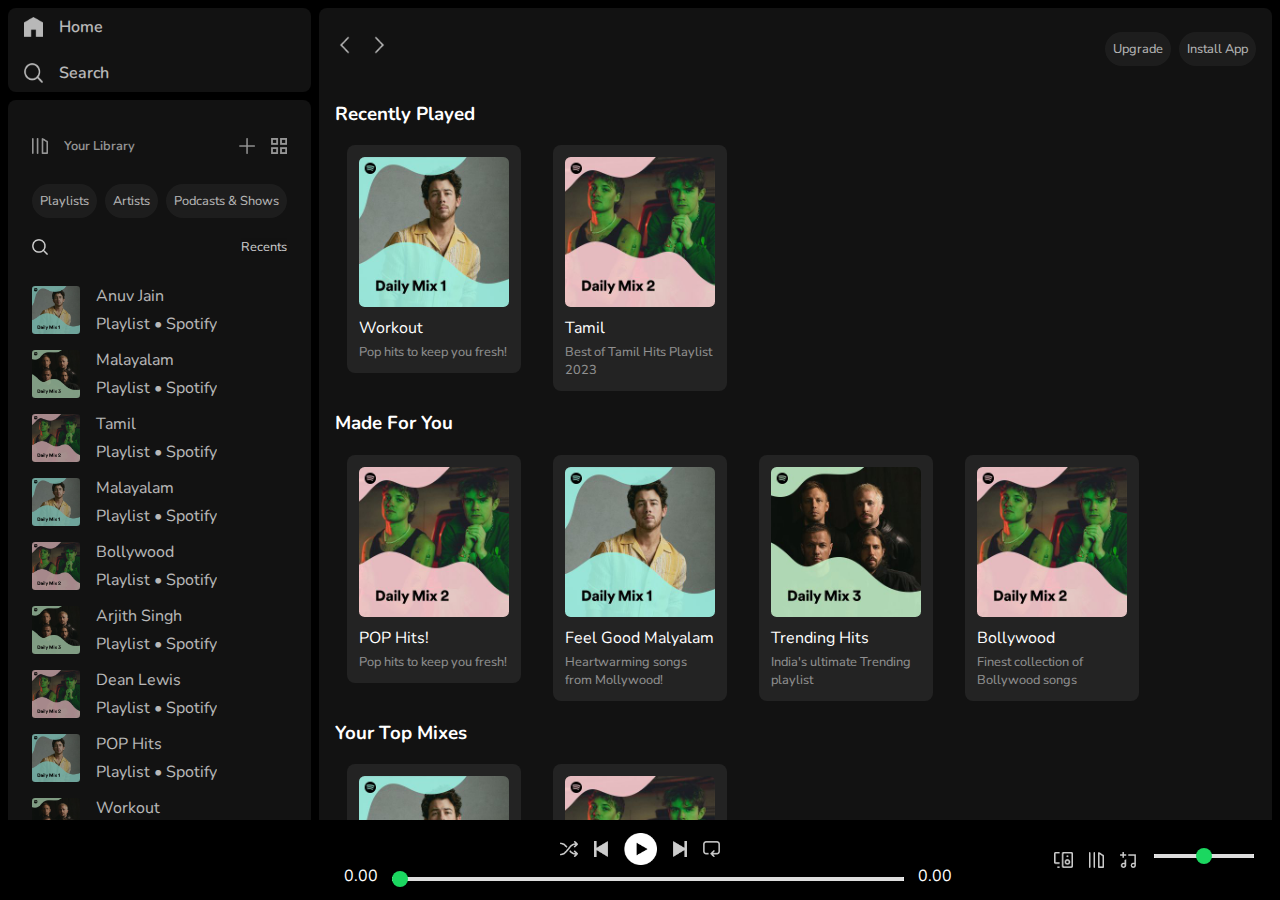
==== spotifyclone/starting my html journey.html @ 710b5acb "Add files via upload" ====
<!DOCTYPE html>
<html lang="en">
<head>
    <meta charset="UTF-8">
    <meta http-equiv="X-UA-Compatible" content="IE=edge">
    <meta name="viewport" content="width=device-width, initial-scale=1.0">
    <title>Spotify - Web Player: Music for everyone</title>
    <meta name="description" content="Spotify using html and css">
    <link rel="stylesheet" href="styles.css">
    <link rel="icon" type="image/x-icon" href="assets/logo.png">
    
    <link rel="preconnect" href="https://fonts.googleapis.com">
    <link rel="preconnect" href="https://fonts.gstatic.com" crossorigin>
    <link href="https://fonts.googleapis.com/css2?family=Nunito:wght@300;400;700&display=swap" rel="stylesheet">
    
</head>
<body>
    <div class="container">
        <div class="sidebar">
            <div class="top-icons">
                <div class="link-flex">
                    <img src="assets/home.png" alt="Home">
                    <a href="#">Home</a>
                </div>
                <div class="link-flex">
                    <img src="assets/search.png" alt="Search">
                    <a href="#">Search</a>
                </div>
            </div>
            <div class="library">
                <div class="flex-top">
                    <div class="link-flex">
                        <img src="assets/playlist.png" alt="Library">
                        <p>Your Library</p>
                    </div>
                    <div class="link-flex">
                        <img src="assets/plus.png" >
                        <img src="assets/boxes.png">
                    </div>
                </div>
                <div class="link-flex" style="gap: 0.5rem">
                    <div class="chip">Playlists</div>
                    <div class="chip">Artists</div>
                    <div class="chip">Podcasts & Shows</div>
                </div>
                <div class="flex-top">
                    <img src="assets/search.png">
                    <p>Recents</p>
                </div>
                <div class="albums">
                    <div class="link-flex album-flex">
                        <img src="assets/mix1.jpeg" class="album-cover">
                        <div class="col-flex">
                            <p class="album-name">Anuv Jain</p>
                            <p>Playlist &#x2022; Spotify</p>
                        </div>
                    </div>
                    <div class="link-flex album-flex">
                        <img src="assets/mix3.jpeg" class="album-cover">
                        <div class="col-flex">
                            <p class="album-name">Malayalam</p>
                            <p>Playlist &#x2022; Spotify</p>
                        </div>
                    </div>
                    <div class="link-flex album-flex">
                        <img src="assets/mix2.jpeg" class="album-cover">
                        <div class="col-flex">
                            <p class="album-name">Tamil</p>
                            <p>Playlist &#x2022; Spotify</p>
                        </div>
                    </div>
                    <div class="link-flex album-flex">
                        <img src="assets/mix1.jpeg" class="album-cover">
                        <div class="col-flex">
                            <p class="album-name">Malayalam</p>
                            <p>Playlist &#x2022; Spotify</p>
                        </div>
                    </div>
                    <div class="link-flex album-flex">
                        <img src="assets/mix2.jpeg" class="album-cover">
                        <div class="col-flex">
                            <p class="album-name">Bollywood</p>
                            <p>Playlist &#x2022; Spotify</p>
                        </div>
                    </div>
                    <div class="link-flex album-flex">
                        <img src="assets/mix3.jpeg" class="album-cover">
                        <div class="col-flex">
                            <p class="album-name">Arjith Singh</p>
                            <p>Playlist &#x2022; Spotify</p>
                        </div>
                    </div>
                    <div class="link-flex album-flex">
                        <img src="assets/mix2.jpeg" class="album-cover">
                        <div class="col-flex">
                            <p class="album-name">Dean Lewis</p>
                            <p>Playlist &#x2022; Spotify</p>
                        </div>
                    </div>
                    <div class="link-flex album-flex">
                        <img src="assets/mix1.jpeg" class="album-cover">
                        <div class="col-flex">
                            <p class="album-name">POP Hits</p>
                            <p>Playlist &#x2022; Spotify</p>
                        </div>
                    </div>
                    <div class="link-flex album-flex">
                        <img src="assets/mix3.jpeg" class="album-cover">
                        <div class="col-flex">
                            <p class="album-name">Workout</p>
                            <p>Playlist &#x2022; Spotify</p>
                        </div>
                    </div>
                </div>
            </div>
        </div>
        <div class="main-content">
            <div class="navbar">
                <div class="link-flex">
                    <img src="assets/back_navigation.png">
                    <img src="assets/forward_navigation.png">
                </div>
                <!--Navbar content-->
                <div class="link-flex" style="gap: 0; column-gap: 0.5rem">
                    <div class="chip">Upgrade</div>
                    <div class="chip">Install App</div>
                </div>
            </div>
            <h3>Recently Played</h3>
            <div class="cards-container">
                <div class="card">
                    <img src="assets/mix1.jpeg" class="card-img">
                    <p class="card-name">Workout</p>
                    <p class="card-description">Pop hits to keep you fresh!</p>
                </div>
                <div class="card">
                    <img src="assets/mix2.jpeg" class="card-img">
                    <p class="card-name">Tamil</p>
                    <p class="card-description">Best of Tamil Hits Playlist 2023</p>
                </div>
            </div>
            <h3>Made For You</h3>
            <div class="cards-container">
                <div class="card">
                    <img src="assets/mix2.jpeg" class="card-img">
                    <p class="card-name">POP Hits!</p>
                    <p class="card-description">Pop hits to keep you fresh!</p>
                </div>
                <div class="card">
                    <img src="assets/mix1.jpeg" class="card-img">
                    <p class="card-name">Feel Good Malyalam</p>
                    <p class="card-description">Heartwarming songs from Mollywood!</p>
                </div>
                <div class="card">
                    <img src="assets/mix3.jpeg" class="card-img">
                    <p class="card-name">Trending Hits</p>
                    <p class="card-description">India's ultimate Trending playlist</p>
                </div>
                <div class="card">
                    <img src="assets/mix2.jpeg" class="card-img">
                    <p class="card-name">Bollywood</p>
                    <p class="card-description">Finest collection of Bollywood songs</p>
                </div>
            </div>
            <h3>Your Top Mixes</h3>
            <div class="cards-container">
                <div class="card">
                    <img src="assets/mix1.jpeg" class="card-img">
                    <p class="card-name">Daily Mix1</p>
                    <p class="card-description">Your weekly mix tape of fresh Music</p>
                </div>
                <div class="card">
                    <img src="assets/mix2.jpeg" class="card-img">
                    <p class="card-name">Daily Mix2</p>
                    <p class="card-description">Heartwarming romantic songs</p>
                </div>
            </div>
        </div>
        <div class="player">
            <div class="volume-controls"></div>
            <div class="player-center">
                <div class="player-controls">
                    <img src="assets/shuffle.png" style="height: 1rem; margin-right: 1rem; opacity: 0.8;">
                    <img src="assets/previous_musicbar.png" style="height: 1rem; margin-right: 1rem; opacity: 0.8;">
                    <img src="assets/play_musicbar.png" style="height: 2rem; margin-right: 1rem;">
                    <img src="assets/next_musicbar.png" style="height: 1rem; margin-right: 1rem; opacity: 0.8;">
                    <img src="assets/loop.png" style="height: 1rem; margin-right: 1rem; opacity: 0.8;">
                </div>
                <div class="player-timeline">
                    <span class="current-time">0.00</span>
                    <input type="range" class="timeline-slider" min="0" max="100" step="1" value="0">
                    <span class="total-time">0.00</span>
                </div>
            </div>
            <div class="volume-controls">
                <img src="assets/device.png" style="height: 1rem; margin-right: 1rem; opacity: 0.8;" alt="Volume">
                <img src="assets/playlist.png" style="height: 1rem; margin-right: 1rem; opacity: 0.8;" alt="Settings">
                <img src="assets/music.png" style="height: 1rem; margin-right: 1rem; opacity: 0.8;" alt="Fullscreen">
                <input type="range" class="volume-slider" min="0" max="100" step="1" value="50">
            </div>
        </div>
    </div>
</body>
</html>
---- spotifyclone/styles.css ----
:root{
    --black: #000;
    --grey: #121212;
    --light-grey: #232323;
    --white: #fff;
    --green: #1bd760;
}

html,body{
    height: 100%;
    margin: 0rem;
    overflow: hidden;
    display: flex;
    flex-direction: column;;
    font-family: "Nunito", sans-serif;
    background-color: var(--black);
    color: var(--white);
}

a {
    color: var(--white);
    text-decoration: none;
}
.container{
    flex: 1;
    display: flex;
    overflow: hidden;
    background-color: var(--black);
    padding: 0.5rem;
}

.sidebar{
    flex: 0.25;
    background-color: var(--black);
    margin-right: 0.5rem;
    border-radius: 0.5rem;
}

.main-content{
    flex: 0.8;
    background-color: var(--grey);
    overflow-y: auto;
    border-radius: 0.5rem;
    padding: 0rem 1rem;
    padding-bottom: 6rem;
}

.player{
    position: fixed;
    height: 80px;
    width: 100%;
    bottom: 0;
    background-color: var(--black);
}

.top-icons{
    background-color: var(--grey);
    margin-bottom: 0.5rem !important;
    padding: 0.5rem 1rem;
    border-radius: 0.5rem;
    display: flex;
    flex-direction: column;
    gap: 1.5rem;
}

.link-flex{
    display: flex;
    justify-content: flex-start;
    gap: 1rem;
    align-items: center;
    opacity: 0.7;
    font-weight: 600;
    font-size: 1rem;
    cursor: pointer;
}

.link-flex:hover{
    opacity: 1;
    transition: all 0.3s;
}

.link-flex img{
    height: 1.2rem;
    width: 1.2rem;
}

.link-flex p{
    font-size: 1rem;
    color: var(--white);
}

.library{
    background-color: var(--grey);
    padding: 1rem 1.5rem;
    border-radius: 0.5rem;
    overflow-y: auto;
    flex: 3;
    height: 90vh;
    padding-bottom: 6rem;
}

.flex-top{
    display: flex;
    justify-content: space-between;
    align-items: center;
    margin-bottom: 0.5rem;
}

.flex-top img{
    height: 1rem;
    width: 1rem;
    opacity: 0.8;
    margin-top: 0.5rem;
}

.flex-top p{
    font-size: 0.8rem;
    opacity: 0.8;
    padding-top: 0.5rem;
}

.flex-top p:hover{
    opacity: 1;
    transition: all 0.3s;
}

.flex-top img:hover{
    opacity: 1;
    transition: all 0.3s;
}

.chip{
    margin-top: 0.5rem;
    padding: 0.5rem 0.5rem;
    background-color: var(--light-grey);
    border-radius: 5rem;
    width: max-content;
    font-weight: normal;
    color: var(--white);
    font-size: 0.8rem;
}

.album-flex{
    margin-bottom: -2.1rem !important;
    padding: 0.5rem 0rem;
    border-radius: 0.5rem;
}

/*.album-flex:hover{
    background-color: #1a1a1a;
    transition: all 0.3s;
}*/

.albums{
    margin-top: -1rem;
}

.album-cover{
    height: 3rem !important;
    width: 3rem !important;
    border-radius: 0.2rem;
}

.col-flex{
    margin: 0;
    font-weight: normal;
    font-size: 0.8rem;
}

.album-name{
    color: var(--white);
    margin-bottom: -0.65rem !important;
    font-size: 1rem !important;
}

.navbar{
    position: sticky;
    top: 0;
    display: flex;
    justify-content: space-between;
    padding: 1rem 0rem;
    align-items: center;
    background-color: var(--grey);
    z-index: 1000;
}

.cards-container{
    display: flex;
    gap: 0.5rem;
    flex-wrap: wrap;
}

.card{
    width: 150px;
    background-color: var(--light-grey);
    padding: 0.75rem;
    border-radius: 0.5rem;
    height: fit-content;
    margin: 0rem 0.75rem;
}

.card-img{
    width: 100%;
    border-radius: 0.35rem;
}

.card-name{
    margin: 0.25rem 0;
}

.card-description{
    margin: 0;
    font-size: 0.8rem;
    opacity: 0.5;
}

.player{
    width: 100vw;
    display: flex;
    justify-content: space-between;
    align-items: center;
}

.player-controls{
    display: flex;
    align-items: center;
}

.volume-controls{
    width: 25vw;
    display: flex;
    justify-content: flex-end;
    margin-right: 2rem;
}

.player-center{
    width: 50vw;
    display: flex;
    flex-direction: column;
    justify-content: center;
    align-items: center;
}

.timeline-slider{
    margin: 0 10px;
    width: 40vw;
}

.volume-slider{
    width: 100px;
    height: 4px;
}

.timeline-slider,
.volume-slider{
    -webkit-appearance: none;
}
.timeline-slider::-webkit-slider-runnable-track,
.volume-slider::-webkit-slider-runnable-track{
    height: 4px;
    background: #ddd;
    border:none;
    border-radius:100px;
}

.timeline-slider::-webkit-slider-thumb,
.volume-slider::-webkit-slider-thumb{
    -webkit-appearance: none;
    border: none;
    height: 16px;
    width: 16px;
    border-radius: 50%;
    background: var(--green);
    margin-top:-6px;
}

.timeline-slider:focus,
.volume-slider:focus{
    outline: none;
}

.timeline-slider:focus::-webkit-slider-runnable-track{
    background: #ccc;
}
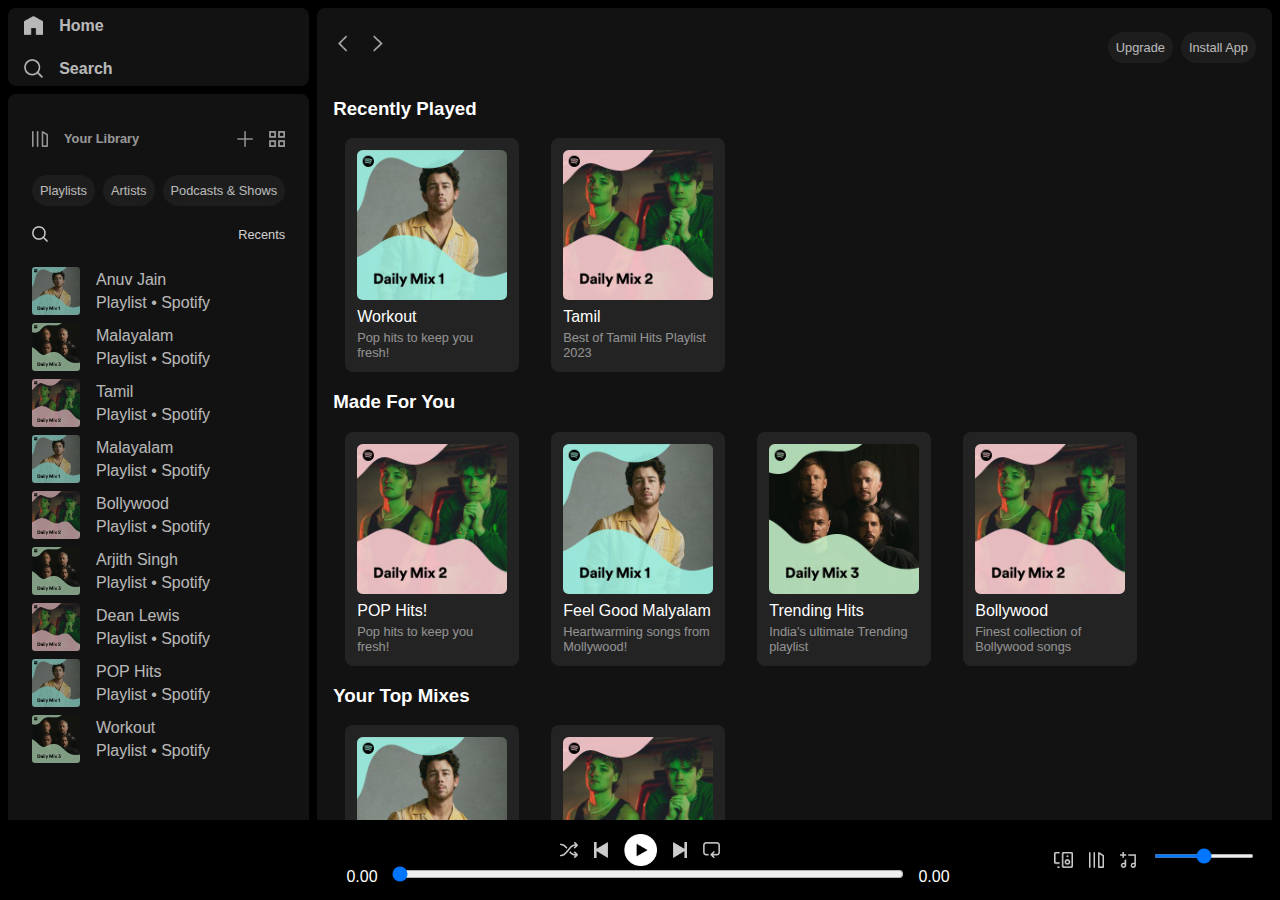
==== commit d0c8e80e: "Add files via upload" ====
--- a/spotifyclone/starting my html journey.html
+++ b/spotifyclone/starting my html journey.html
@@ -5,13 +5,8 @@
     <meta http-equiv="X-UA-Compatible" content="IE=edge">
     <meta name="viewport" content="width=device-width, initial-scale=1.0">
     <title>Spotify - Web Player: Music for everyone</title>
-    <meta name="description" content="Spotify using html and css">
     <link rel="stylesheet" href="styles.css">
-    <link rel="icon" type="image/x-icon" href="assets/logo.png">
-    
-    <link rel="preconnect" href="https://fonts.googleapis.com">
-    <link rel="preconnect" href="https://fonts.gstatic.com" crossorigin>
-    <link href="https://fonts.googleapis.com/css2?family=Nunito:wght@300;400;700&display=swap" rel="stylesheet">
+    <link rel="icon" href="assets/logo.png">
     
 </head>
 <body>
--- a/spotifyclone/styles.css
+++ b/spotifyclone/styles.css
@@ -250,38 +250,3 @@
     width: 100px;
     height: 4px;
 }
-
-.timeline-slider,
-.volume-slider{
-    -webkit-appearance: none;
-}
-.timeline-slider::-webkit-slider-runnable-track,
-.volume-slider::-webkit-slider-runnable-track{
-    height: 4px;
-    background: #ddd;
-    border:none;
-    border-radius:100px;
-}
-
-.timeline-slider::-webkit-slider-thumb,
-.volume-slider::-webkit-slider-thumb{
-    -webkit-appearance: none;
-    border: none;
-    height: 16px;
-    width: 16px;
-    border-radius: 50%;
-    background: var(--green);
-    margin-top:-6px;
-}
-
-.timeline-slider:focus,
-.volume-slider:focus{
-    outline: none;
-}
-
-.timeline-slider:focus::-webkit-slider-runnable-track{
-    background: #ccc;
-}
-
-
-
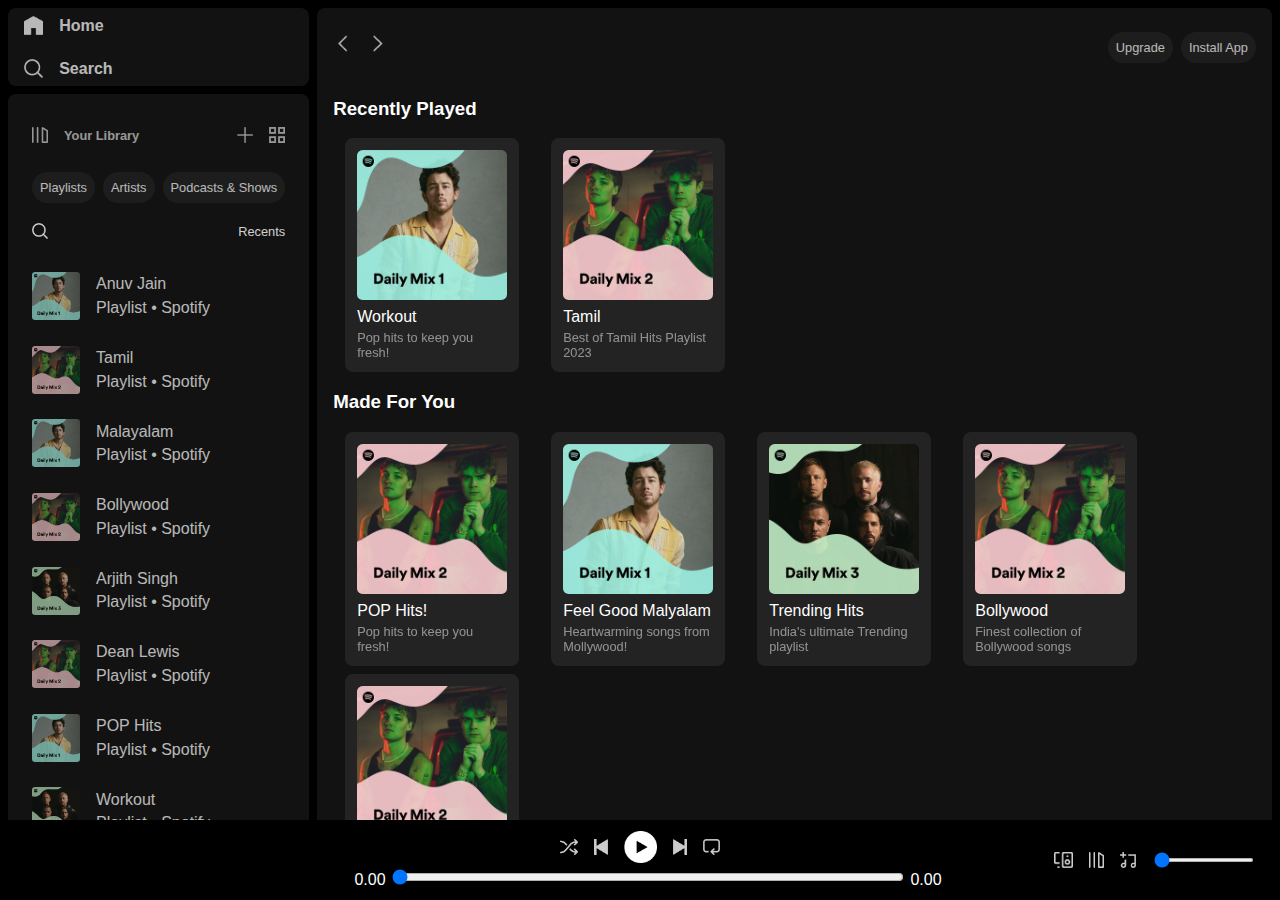
==== commit be71e0ed: "Add files via upload" ====
--- a/spotifyclone/starting my html journey.html
+++ b/spotifyclone/starting my html journey.html
@@ -47,13 +47,6 @@
                         <img src="assets/mix1.jpeg" class="album-cover">
                         <div class="col-flex">
                             <p class="album-name">Anuv Jain</p>
-                            <p>Playlist &#x2022; Spotify</p>
-                        </div>
-                    </div>
-                    <div class="link-flex album-flex">
-                        <img src="assets/mix3.jpeg" class="album-cover">
-                        <div class="col-flex">
-                            <p class="album-name">Malayalam</p>
                             <p>Playlist &#x2022; Spotify</p>
                         </div>
                     </div>
@@ -156,6 +149,11 @@
                     <p class="card-name">Bollywood</p>
                     <p class="card-description">Finest collection of Bollywood songs</p>
                 </div>
+                <div class="card">
+                    <img src="assets/mix2.jpeg" class="card-img">
+                    <p class="card-name">Melodies!</p>
+                    <p class="card-description">Beauty of Melodies!</p>
+                </div>
             </div>
             <h3>Your Top Mixes</h3>
             <div class="cards-container">
@@ -183,15 +181,15 @@
                 </div>
                 <div class="player-timeline">
                     <span class="current-time">0.00</span>
-                    <input type="range" class="timeline-slider" min="0" max="100" step="1" value="0">
+                    <input type="range" class="timeline-slider" value="0">
                     <span class="total-time">0.00</span>
                 </div>
             </div>
             <div class="volume-controls">
-                <img src="assets/device.png" style="height: 1rem; margin-right: 1rem; opacity: 0.8;" alt="Volume">
-                <img src="assets/playlist.png" style="height: 1rem; margin-right: 1rem; opacity: 0.8;" alt="Settings">
-                <img src="assets/music.png" style="height: 1rem; margin-right: 1rem; opacity: 0.8;" alt="Fullscreen">
-                <input type="range" class="volume-slider" min="0" max="100" step="1" value="50">
+                <img src="assets/device.png" alt="Volume">
+                <img src="assets/playlist.png" alt="Settings">
+                <img src="assets/music.png" alt="Fullscreen">
+                <input type="range" class="volume-slider" value="0">
             </div>
         </div>
     </div>
--- a/spotifyclone/styles.css
+++ b/spotifyclone/styles.css
@@ -91,11 +91,10 @@
 
 .library{
     background-color: var(--grey);
-    padding: 1rem 1.5rem;
+    padding: 0.8rem 1.5rem;
     border-radius: 0.5rem;
     overflow-y: auto;
-    flex: 3;
-    height: 90vh;
+    height: 70vh;
     padding-bottom: 6rem;
 }
 
@@ -140,19 +139,8 @@
     font-size: 0.8rem;
 }
 
-.album-flex{
-    margin-bottom: -2.1rem !important;
-    padding: 0.5rem 0rem;
-    border-radius: 0.5rem;
-}
-
-/*.album-flex:hover{
-    background-color: #1a1a1a;
-    transition: all 0.3s;
-}*/
-
 .albums{
-    margin-top: -1rem;
+    margin-top: 0.5rem;
 }
 
 .album-cover{
@@ -181,7 +169,6 @@
     padding: 1rem 0rem;
     align-items: center;
     background-color: var(--grey);
-    z-index: 1000;
 }
 
 .cards-container{
@@ -206,6 +193,7 @@
 
 .card-name{
     margin: 0.25rem 0;
+    font-size: 1rem;
 }
 
 .card-description{
@@ -224,6 +212,7 @@
 .player-controls{
     display: flex;
     align-items: center;
+    margin-bottom: 0.3rem;
 }
 
 .volume-controls{
@@ -231,6 +220,7 @@
     display: flex;
     justify-content: flex-end;
     margin-right: 2rem;
+    align-items: center;
 }
 
 .player-center{
@@ -242,8 +232,13 @@
 }
 
 .timeline-slider{
-    margin: 0 10px;
     width: 40vw;
+}
+
+.volume-controls img{
+    height: 1rem;
+    margin-right: 1rem;
+    opacity: 0.8;
 }
 
 .volume-slider{
